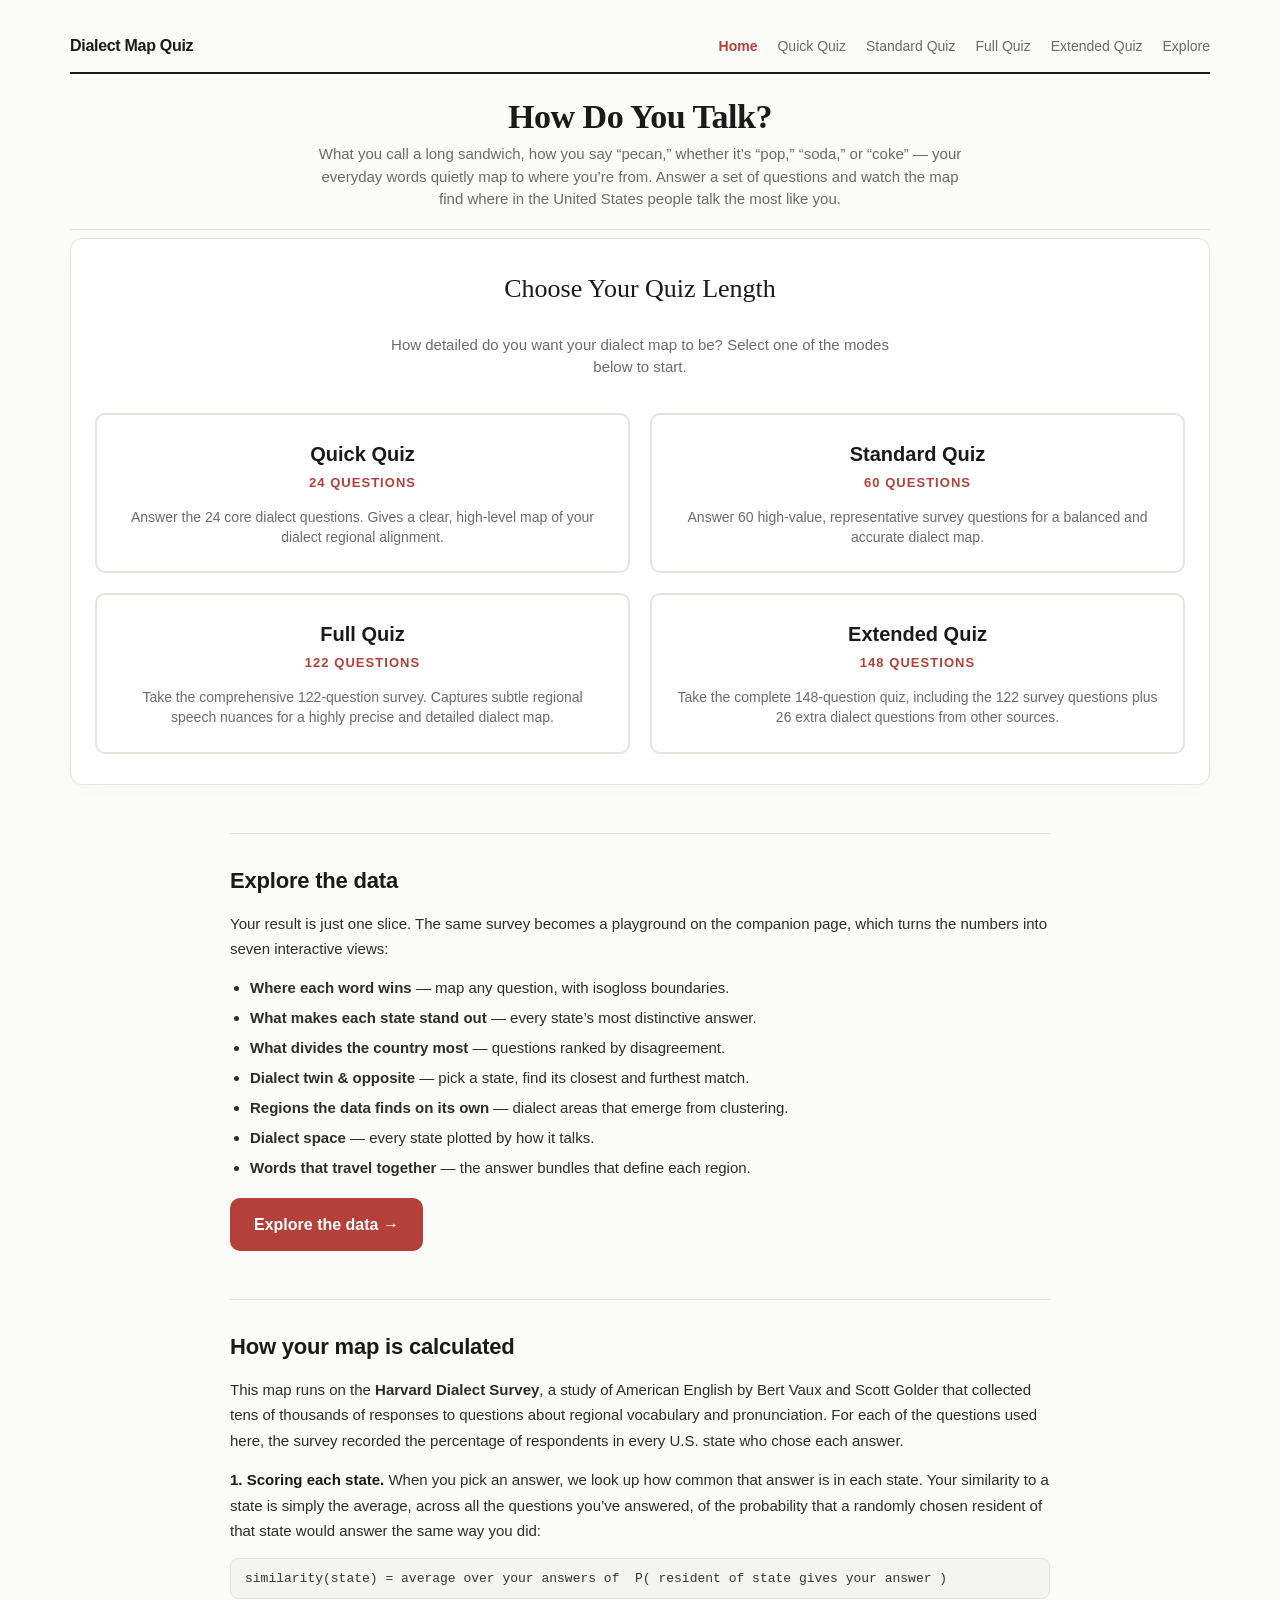
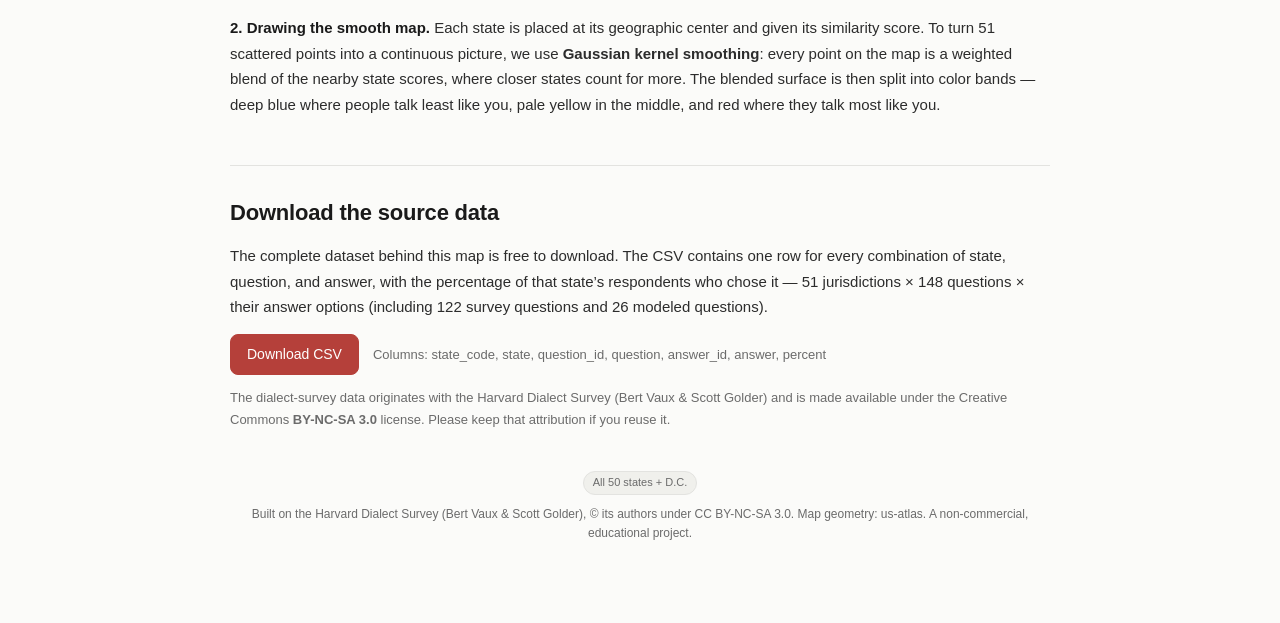
==== index.html @ 1f3b99df "Implement template compilation and generate parameterized quiz pages - Implement generate_quiz_html." ====
<!DOCTYPE html>
<html lang="en">
<head>
<meta charset="utf-8" />
<meta name="viewport" content="width=device-width, initial-scale=1.0" />
<title>How Do You Talk? — A Dialect Map Quiz</title>
<link rel="stylesheet" href="style.css" />
</head>
<body>
<div class="wrap">
  <nav class="nav-header">
    <a href="index.html" class="nav-brand">Dialect Map Quiz</a>
    <div class="nav-links">
      <a href="index.html" class="active">Home</a>
      <a href="quiz-quick.html">Quick Quiz</a>
      <a href="quiz-standard.html">Standard Quiz</a>
      <a href="quiz-full.html">Full Quiz</a>
      <a href="quiz-extended.html">Extended Quiz</a>
      <a href="explore.html">Explore</a>
    </div>
  </nav>

  <header class="masthead">
    <h1>How Do You Talk?</h1>
    <p class="dek">What you call a long sandwich, how you say &ldquo;pecan,&rdquo; whether it&rsquo;s &ldquo;pop,&rdquo; &ldquo;soda,&rdquo; or &ldquo;coke&rdquo; &mdash; your everyday words quietly map to where you&rsquo;re from. Answer a set of questions and watch the map find where in the United States people talk the most like you.</p>
  </header>

  <div class="mode-select">
    <h2>Choose Your Quiz Length</h2>
    <p class="intro">How detailed do you want your dialect map to be? Select one of the modes below to start.</p>
    <div class="mode-options">
      <a href="quiz-quick.html" class="mode-card">
        <div class="mode-title">Quick Quiz</div>
        <div class="mode-count">24 Questions</div>
        <div class="mode-desc">Answer the 24 core dialect questions. Gives a clear, high-level map of your dialect regional alignment.</div>
      </a>
      <a href="quiz-standard.html" class="mode-card">
        <div class="mode-title">Standard Quiz</div>
        <div class="mode-count">60 Questions</div>
        <div class="mode-desc">Answer 60 high-value, representative survey questions for a balanced and accurate dialect map.</div>
      </a>
      <a href="quiz-full.html" class="mode-card">
        <div class="mode-title">Full Quiz</div>
        <div class="mode-count">122 Questions</div>
        <div class="mode-desc">Take the comprehensive 122-question survey. Captures subtle regional speech nuances for a highly precise and detailed dialect map.</div>
      </a>
      <a href="quiz-extended.html" class="mode-card">
        <div class="mode-title">Extended Quiz</div>
        <div class="mode-count">148 Questions</div>
        <div class="mode-desc">Take the complete 148-question quiz, including the 122 survey questions plus 26 extra dialect questions from other sources.</div>
      </a>
    </div>
  </div>

  <section class="longform" id="explore-cta">
    <h2>Explore the data</h2>
    <p>Your result is just one slice. The same survey becomes a playground on the companion page,
      which turns the numbers into seven interactive views:</p>
    <ul class="explore-list">
      <li><strong>Where each word wins</strong> &mdash; map any question, with isogloss boundaries.</li>
      <li><strong>What makes each state stand out</strong> &mdash; every state&rsquo;s most distinctive answer.</li>
      <li><strong>What divides the country most</strong> &mdash; questions ranked by disagreement.</li>
      <li><strong>Dialect twin &amp; opposite</strong> &mdash; pick a state, find its closest and furthest match.</li>
      <li><strong>Regions the data finds on its own</strong> &mdash; dialect areas that emerge from clustering.</li>
      <li><strong>Dialect space</strong> &mdash; every state plotted by how it talks.</li>
      <li><strong>Words that travel together</strong> &mdash; the answer bundles that define each region.</li>
    </ul>
    <p><a class="explore-link" href="explore.html">Explore the data &rarr;</a></p>
  </section>

  <section class="longform" id="methodology">
    <h2>How your map is calculated</h2>
    <p>This map runs on the <strong>Harvard Dialect Survey</strong>, a study of American English by
      Bert Vaux and Scott Golder that collected tens of thousands of responses to questions about
      regional vocabulary and pronunciation. For each of the questions used here, the survey
      recorded the percentage of respondents in every U.S. state who chose each answer.</p>

    <p><span class="lead">1. Scoring each state.</span> When you pick an answer, we look up how common
      that answer is in each state. Your similarity to a state is simply the average, across all the
      questions you&rsquo;ve answered, of the probability that a randomly chosen resident of that state
      would answer the same way you did:</p>
    <span class="formula">similarity(state) = average over your answers of&nbsp; P( resident of state gives your answer )</span>

    <p><span class="lead">2. Drawing the smooth map.</span> Each state is placed at its geographic center
      and given its similarity score. To turn 51 scattered points into a continuous picture, we use
      <strong>Gaussian kernel smoothing</strong>: every point on the map is a weighted blend of the
      nearby state scores, where closer states count for more. The blended surface is then split into
      color bands &mdash; deep blue where people talk least like you, pale yellow in the middle, and
      red where they talk most like you.</p>
  </section>

  <section class="longform" id="download">
    <h2>Download the source data</h2>
    <p>The complete dataset behind this map is free to download. The CSV contains one row for every
      combination of state, question, and answer, with the percentage of that state&rsquo;s respondents
      who chose it &mdash; 51 jurisdictions &times; 148 questions &times; their answer options (including 122 survey questions and 26 modeled questions).</p>
    <div class="dl-row">
      <button class="btn primary" id="csv-btn">Download CSV</button>
      <span class="dl-note">Columns: state_code, state, question_id, question, answer_id, answer, percent</span>
    </div>
    <p class="small">The dialect-survey data originates with the Harvard Dialect Survey (Bert Vaux &amp;
      Scott Golder) and is made available under the Creative Commons
      <strong>BY-NC-SA 3.0</strong> license. Please keep that attribution if you reuse it.</p>
  </section>

  <footer class="foot">
    <span class="badge">All 50 states + D.C.</span><br/>
    Built on the Harvard Dialect Survey (Bert Vaux &amp; Scott Golder), © its authors under
    CC&nbsp;BY-NC-SA&nbsp;3.0. Map geometry: us-atlas. A non-commercial, educational project.
  </footer>
</div>

<script src="dialect-data-survey.js"></script>
<script src="dialect-data-extended.js"></script>
<script>
  // ---------- CSV export of the full source dataset ----------
  function csvCell(v) {
    v = (v === null || v === undefined) ? "" : String(v);
    return /[",\n]/.test(v) ? '"' + v.replace(/"/g, '""') + '"' : v;
  }
  function buildCSV() {
    var rows = [["state_code", "state", "question_id", "question", "answer_id", "answer", "percent"]];
    STATE_KEYS.forEach(function (st) {
      if (!STATE_DATA[st]) return;
      QUESTIONS.forEach(function (q) {
        var d = STATE_DATA[st][q.id]; if (!d) return;
        q.options.forEach(function (o) {
          rows.push([st, STATE_NAMES[st], q.id, q.text, o.id, o.label,
                     (d[o.id] != null ? d[o.id] : 0)]);
        });
      });
    });
    return rows.map(function (r) { return r.map(csvCell).join(","); }).join("\n");
  }
  document.getElementById("csv-btn").addEventListener("click", function () {
    var blob = new Blob([buildCSV()], { type: "text/csv;charset=utf-8;" });
    var url = URL.createObjectURL(blob);
    var a = document.createElement("a");
    a.href = url; a.download = "dialect-survey-data.csv";
    document.body.appendChild(a); a.click(); a.remove();
    URL.revokeObjectURL(url);
  });
</script>
</body>
</html>
---- style.css ----
/* Color Tokens and Base Variables */
:root {
  --ink: #1a1a1a;
  --muted: #6b6b6b;
  --line: #e3e3e0;
  --bg: #fbfbf9;
  --accent: #b5403a;
  --card: #ffffff;
}

* {
  box-sizing: border-box;
}

html, body {
  margin: 0;
  padding: 0;
}

body {
  font-family: Georgia, "Times New Roman", serif;
  color: var(--ink);
  background: var(--bg);
  line-height: 1.5;
  -webkit-font-smoothing: antialiased;
}

.wrap {
  max-width: 1180px;
  margin: 0 auto;
  padding: 20px 20px 80px;
}

a {
  color: var(--accent);
}

/* Nav Header Styling */
.nav-header {
  display: flex;
  justify-content: space-between;
  align-items: center;
  border-bottom: 2px solid var(--ink);
  padding: 14px 0;
  margin-bottom: 24px;
  font-family: -apple-system, BlinkMacSystemFont, "Segoe UI", Roboto, sans-serif;
  font-size: 14px;
}

@media (max-width: 600px) {
  .nav-header {
    flex-wrap: wrap;
    gap: 8px;
  }
}

.nav-brand {
  font-weight: 700;
  color: var(--ink);
  text-decoration: none;
  font-size: 16px;
  letter-spacing: -0.3px;
}

.nav-links {
  display: flex;
  gap: 20px;
}

.nav-links a {
  color: var(--muted);
  text-decoration: none;
  font-weight: 500;
  transition: color 0.15s;
}

.nav-links a:hover {
  color: var(--accent);
}

.nav-links a.active {
  color: var(--accent);
  font-weight: 700;
}

/* Masthead */
header.masthead {
  text-align: center;
  border-bottom: 1px solid var(--line);
  padding-bottom: 18px;
  margin-bottom: 8px;
}

header.masthead h1 {
  font-size: 34px;
  line-height: 1.1;
  margin: 0 0 8px;
  letter-spacing: -0.5px;
}

header.masthead p.dek {
  font-family: -apple-system, BlinkMacSystemFont, "Segoe UI", Roboto, sans-serif;
  color: var(--muted);
  font-size: 15px;
  margin: 0 auto;
  max-width: 660px;
}

/* Interactive Buttons */
button.btn {
  font: inherit;
  font-size: 14px;
  padding: 9px 16px;
  border-radius: 8px;
  border: 1px solid var(--line);
  background: #fff;
  cursor: pointer;
  font-family: -apple-system, BlinkMacSystemFont, "Segoe UI", Roboto, sans-serif;
}

button.btn.primary {
  background: var(--accent);
  color: #fff;
  border-color: var(--accent);
}

button.btn:hover {
  filter: brightness(0.97);
}

/* Footer & Badges */
footer.foot {
  font-family: -apple-system, BlinkMacSystemFont, "Segoe UI", Roboto, sans-serif;
  font-size: 12px;
  color: var(--muted);
  max-width: 820px;
  margin: 40px auto 0;
  text-align: center;
  line-height: 1.6;
}

.badge {
  display: inline-block;
  font-size: 11px;
  background: #f0f0ec;
  border: 1px solid var(--line);
  border-radius: 20px;
  padding: 2px 9px;
  color: var(--muted);
  margin-bottom: 10px;
  font-family: -apple-system, BlinkMacSystemFont, "Segoe UI", Roboto, sans-serif;
}

/* Longform Explanations */
.longform {
  max-width: 820px;
  margin: 48px auto 0;
  font-family: -apple-system, BlinkMacSystemFont, "Segoe UI", Roboto, sans-serif;
}

.longform h2 {
  font-size: 22px;
  margin: 0 0 14px;
  border-top: 1px solid var(--line);
  padding-top: 30px;
  letter-spacing: -0.2px;
}

.longform p {
  font-size: 15px;
  color: #2c2c2c;
  line-height: 1.7;
  margin: 0 0 14px;
}

.longform p.small {
  font-size: 13px;
  color: var(--muted);
}

.longform .lead {
  font-weight: 600;
  color: var(--ink);
}

.longform .formula {
  font-family: ui-monospace, SFMono-Regular, Menlo, monospace;
  background: #f4f4f0;
  border: 1px solid var(--line);
  padding: 10px 14px;
  border-radius: 8px;
  font-size: 13px;
  color: #333;
  display: block;
  margin: 4px 0 16px;
  overflow-x: auto;
}

.dl-row {
  display: flex;
  align-items: center;
  gap: 14px;
  flex-wrap: wrap;
  margin: 6px 0 12px;
}

.dl-note {
  font-size: 13px;
  color: var(--muted);
}

.explore-link {
  display: inline-block;
  background: var(--accent);
  color: #fff;
  text-decoration: none;
  font-weight: 600;
  padding: 13px 24px;
  border-radius: 10px;
  font-size: 16px;
}

.explore-link:hover {
  filter: brightness(0.95);
}

ul.explore-list {
  font-size: 15px;
  color: #2c2c2c;
  line-height: 1.6;
  margin: 2px 0 18px;
  padding-left: 20px;
}

ul.explore-list li {
  margin-bottom: 6px;
}

/* Home Page Mode Selector */
.mode-select {
  display: flex;
  flex-direction: column;
  gap: 20px;
  padding: 30px 24px;
  background: var(--card);
  border: 1px solid var(--line);
  border-radius: 12px;
  font-family: -apple-system, BlinkMacSystemFont, "Segoe UI", Roboto, sans-serif;
  margin-bottom: 24px;
  box-shadow: 0 4px 20px rgba(0, 0, 0, 0.02);
}

.mode-select h2 {
  font-family: Georgia, serif;
  font-size: 26px;
  margin: 0 0 6px;
  font-weight: normal;
  text-align: center;
  color: var(--ink);
}

.mode-select p.intro {
  color: var(--muted);
  font-size: 15px;
  text-align: center;
  margin: 0 auto 16px;
  max-width: 520px;
  line-height: 1.45;
}

.mode-options {
  display: grid;
  grid-template-columns: 1fr 1fr;
  gap: 20px;
}

@media (max-width: 600px) {
  .mode-options {
    grid-template-columns: 1fr;
  }
}

.mode-card {
  border: 2px solid var(--line);
  border-radius: 10px;
  padding: 24px;
  cursor: pointer;
  transition: border-color 0.2s, box-shadow 0.2s, transform 0.15s;
  background: #fff;
  display: flex;
  flex-direction: column;
  align-items: center;
  text-align: center;
  text-decoration: none;
}

.mode-card:hover {
  border-color: var(--accent);
  box-shadow: 0 6px 16px rgba(0, 0, 0, 0.06);
  transform: translateY(-2px);
}

.mode-card .mode-title {
  font-size: 20px;
  font-weight: 700;
  color: var(--ink);
  margin-bottom: 4px;
}

.mode-card .mode-count {
  font-size: 13px;
  font-weight: 700;
  text-transform: uppercase;
  letter-spacing: 0.08em;
  color: var(--accent);
  margin-bottom: 14px;
}

.mode-card .mode-desc {
  font-size: 14px;
  color: var(--muted);
  line-height: 1.45;
}

/* Quiz Specific Layout Styles */
.progress-bar {
  font-family: -apple-system, BlinkMacSystemFont, "Segoe UI", Roboto, sans-serif;
  font-size: 13px;
  color: var(--muted);
  text-align: center;
  margin: 14px 0 22px;
}

.progress-track {
  height: 6px;
  background: var(--line);
  border-radius: 3px;
  max-width: 420px;
  margin: 8px auto 0;
  overflow: hidden;
}

.progress-fill {
  height: 100%;
  width: 0%;
  background: var(--accent);
  transition: width 0.3s ease;
}

.layout {
  display: grid;
  grid-template-columns: 1fr 1fr;
  gap: 36px;
  align-items: start;
}

@media (max-width: 900px) {
  .layout {
    grid-template-columns: 1fr;
  }
}

.question {
  background: var(--card);
  border: 1px solid var(--line);
  border-radius: 10px;
  padding: 18px 20px;
  margin-bottom: 16px;
}

.question .qnum {
  font-family: -apple-system, BlinkMacSystemFont, "Segoe UI", Roboto, sans-serif;
  font-size: 12px;
  letter-spacing: 0.08em;
  text-transform: uppercase;
  color: var(--accent);
  font-weight: 700;
}

.question h3 {
  font-size: 19px;
  margin: 6px 0 14px;
  font-weight: normal;
}

.options {
  display: flex;
  flex-direction: column;
  gap: 8px;
}

.opt {
  font-family: -apple-system, BlinkMacSystemFont, "Segoe UI", Roboto, sans-serif;
  font-size: 15px;
  display: flex;
  align-items: center;
  gap: 10px;
  padding: 9px 12px;
  border: 1px solid var(--line);
  border-radius: 8px;
  cursor: pointer;
  transition: background 0.12s, border-color 0.12s;
}

.opt:hover {
  background: #f5f5f2;
}

.opt input {
  accent-color: var(--accent);
  width: 16px;
  height: 16px;
}

.opt.selected {
  border-color: var(--accent);
  background: #fbf1f0;
}

.results {
  position: relative;
}

@media (min-width: 901px) {
  .results {
    position: sticky;
    top: 18px;
    max-height: calc(100vh - 36px);
    overflow-y: auto;
    padding-right: 4px;
  }
  .results::-webkit-scrollbar {
    width: 6px;
  }
  .results::-webkit-scrollbar-track {
    background: transparent;
  }
  .results::-webkit-scrollbar-thumb {
    background: #d8d8d4;
    border-radius: 3px;
  }
  .results::-webkit-scrollbar-thumb:hover {
    background: var(--muted);
  }
}

.panel {
  background: var(--card);
  border: 1px solid var(--line);
  border-radius: 10px;
  padding: 18px 20px;
  margin-bottom: 16px;
}

.panel h2 {
  font-size: 16px;
  margin: 0 0 4px;
  font-family: -apple-system, BlinkMacSystemFont, "Segoe UI", Roboto, sans-serif;
  letter-spacing: 0.02em;
}

.panel .sub {
  font-family: -apple-system, BlinkMacSystemFont, "Segoe UI", Roboto, sans-serif;
  font-size: 13px;
  color: var(--muted);
  margin: 0 0 12px;
}

svg.usmap {
  width: 100%;
  height: auto;
  display: block;
}

.state-border {
  fill: none;
  stroke: rgba(255, 255, 255, 0.55);
  stroke-width: 0.7;
}

.anchor-dot {
  fill: rgba(0, 0, 0, 0.28);
}

.city-dot.top {
  fill: #1a7f37;
  stroke: #fff;
  stroke-width: 1;
}

.city-dot.bottom {
  fill: #2457b5;
  stroke: #fff;
  stroke-width: 1;
}

.city-label {
  font-family: -apple-system, BlinkMacSystemFont, "Segoe UI", Roboto, sans-serif;
  font-size: 10px;
  fill: #1a1a1a;
  paint-order: stroke;
  stroke: #fff;
  stroke-width: 2.5px;
  stroke-linejoin: round;
}

.legend {
  font-family: -apple-system, BlinkMacSystemFont, "Segoe UI", Roboto, sans-serif;
  display: flex;
  align-items: center;
  gap: 8px;
  font-size: 12px;
  color: var(--muted);
  margin-top: 8px;
}

.legend .grad {
  flex: 1;
  height: 10px;
  border-radius: 5px;
  background: linear-gradient(to right, #2457b5, #f4f4c3, #b5403a);
}

.citygrid {
  display: grid;
  grid-template-columns: 1fr 1fr;
  gap: 14px;
  font-family: -apple-system, BlinkMacSystemFont, "Segoe UI", Roboto, sans-serif;
}

.citygrid h4 {
  font-size: 13px;
  margin: 0 0 6px;
  letter-spacing: 0.04em;
  text-transform: uppercase;
}

.citygrid h4.most {
  color: #1a7f37;
}

.citygrid h4.least {
  color: #2457b5;
}

.citygrid ol {
  margin: 0;
  padding-left: 18px;
  font-size: 14px;
}

.citygrid li {
  margin-bottom: 4px;
}

.citygrid .pct {
  color: var(--muted);
  font-size: 12px;
}

.giveaway {
  font-family: -apple-system, BlinkMacSystemFont, "Segoe UI", Roboto, sans-serif;
  font-size: 14px;
}

.giveaway .row {
  display: flex;
  justify-content: space-between;
  gap: 10px;
  padding: 7px 0;
  border-bottom: 1px dashed var(--line);
}

.giveaway .row:last-child {
  border-bottom: none;
}

.giveaway .ans {
  color: var(--accent);
  font-weight: 600;
  text-align: right;
}

.empty {
  font-family: -apple-system, BlinkMacSystemFont, "Segoe UI", Roboto, sans-serif;
  color: var(--muted);
  font-size: 15px;
  text-align: center;
  padding: 40px 10px;
}

.toolbar {
  display: flex;
  gap: 10px;
  justify-content: center;
  margin: 4px 0 24px;
  font-family: -apple-system, BlinkMacSystemFont, "Segoe UI", Roboto, sans-serif;
}

.headline {
  font-family: -apple-system, BlinkMacSystemFont, "Segoe UI", Roboto, sans-serif;
  font-size: 14px;
  color: #1a1a1a;
  margin: 0 0 10px;
}

.headline b {
  color: var(--accent);
}

.disclaimer-box {
  background-color: #fcfaf2;
  border: 1px solid #e6dfc3;
  border-radius: 8px;
  color: #7d6b35;
  padding: 12px 16px;
  margin-bottom: 20px;
  font-family: -apple-system, BlinkMacSystemFont, "Segoe UI", Roboto, sans-serif;
  font-size: 14px;
  line-height: 1.5;
}
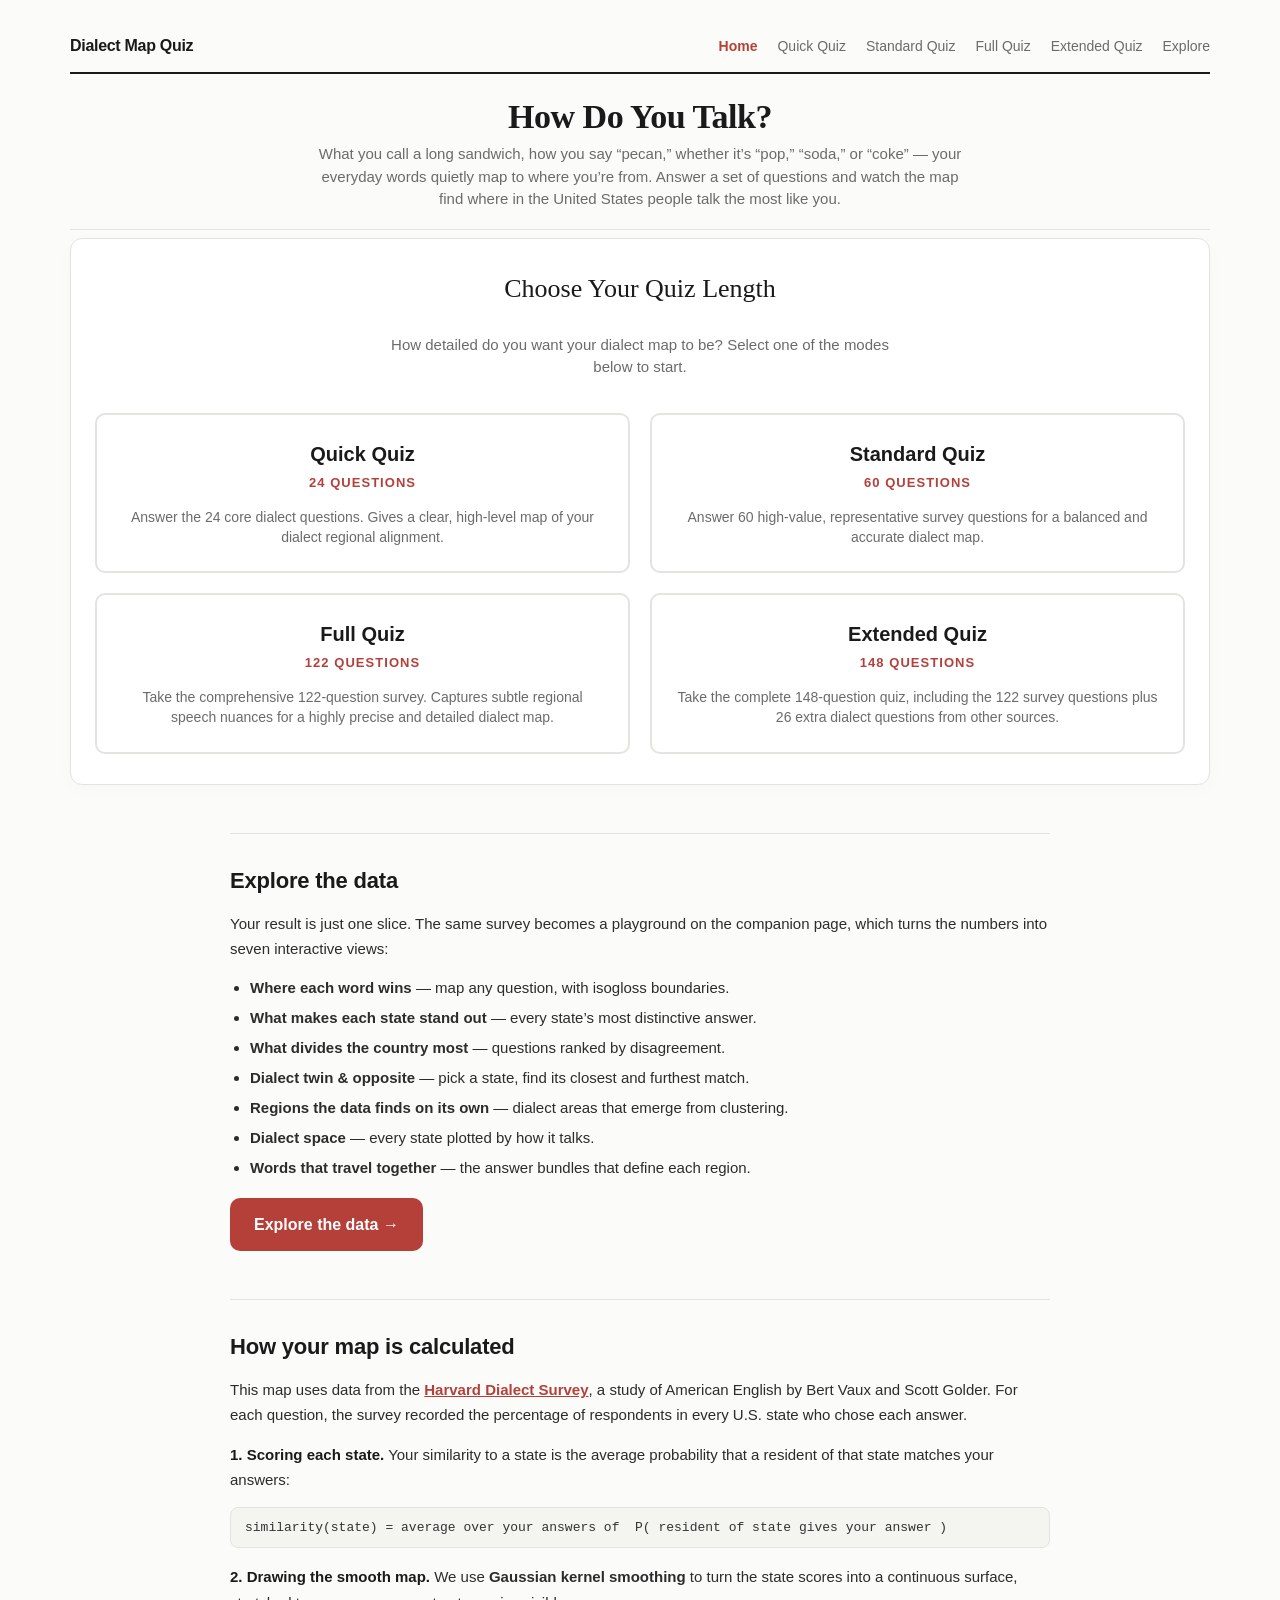
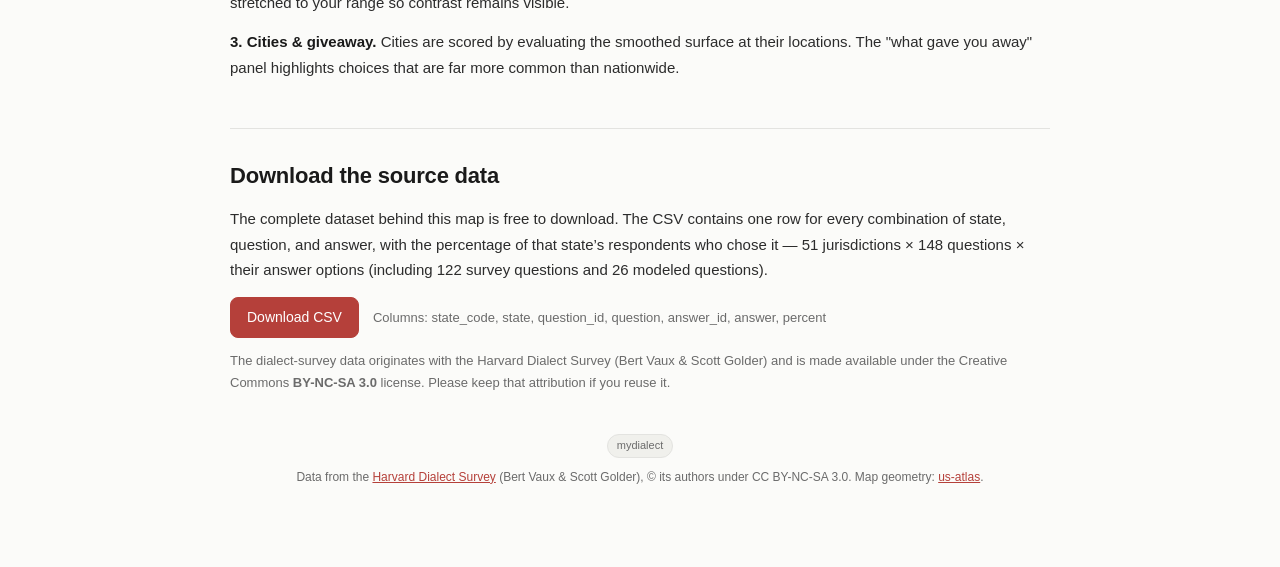
==== commit 69c008f1: "Update the footer/methodology text - Add links to actual sources - Remove the full methodology from " ====
--- a/index.html
+++ b/index.html
@@ -70,23 +70,15 @@
 
   <section class="longform" id="methodology">
     <h2>How your map is calculated</h2>
-    <p>This map runs on the <strong>Harvard Dialect Survey</strong>, a study of American English by
-      Bert Vaux and Scott Golder that collected tens of thousands of responses to questions about
-      regional vocabulary and pronunciation. For each of the questions used here, the survey
-      recorded the percentage of respondents in every U.S. state who chose each answer.</p>
+    <p>This map uses data from the <a href="http://dialect.redlog.net/index.html"><strong>Harvard Dialect Survey</strong></a>, a study of American English by
+      Bert Vaux and Scott Golder. For each question, the survey recorded the percentage of respondents in every U.S. state who chose each answer.</p>
 
-    <p><span class="lead">1. Scoring each state.</span> When you pick an answer, we look up how common
-      that answer is in each state. Your similarity to a state is simply the average, across all the
-      questions you&rsquo;ve answered, of the probability that a randomly chosen resident of that state
-      would answer the same way you did:</p>
+    <p><span class="lead">1. Scoring each state.</span> Your similarity to a state is the average probability that a resident of that state matches your answers:</p>
     <span class="formula">similarity(state) = average over your answers of&nbsp; P( resident of state gives your answer )</span>
 
-    <p><span class="lead">2. Drawing the smooth map.</span> Each state is placed at its geographic center
-      and given its similarity score. To turn 51 scattered points into a continuous picture, we use
-      <strong>Gaussian kernel smoothing</strong>: every point on the map is a weighted blend of the
-      nearby state scores, where closer states count for more. The blended surface is then split into
-      color bands &mdash; deep blue where people talk least like you, pale yellow in the middle, and
-      red where they talk most like you.</p>
+    <p><span class="lead">2. Drawing the smooth map.</span> We use <strong>Gaussian kernel smoothing</strong> to turn the state scores into a continuous surface, stretched to your range so contrast remains visible.</p>
+
+    <p><span class="lead">3. Cities &amp; giveaway.</span> Cities are scored by evaluating the smoothed surface at their locations. The "what gave you away" panel highlights choices that are far more common than nationwide.</p>
   </section>
 
   <section class="longform" id="download">
@@ -104,9 +96,8 @@
   </section>
 
   <footer class="foot">
-    <span class="badge">All 50 states + D.C.</span><br/>
-    Built on the Harvard Dialect Survey (Bert Vaux &amp; Scott Golder), © its authors under
-    CC&nbsp;BY-NC-SA&nbsp;3.0. Map geometry: us-atlas. A non-commercial, educational project.
+    <span class="badge">mydialect</span><br/>
+    Data from the <a href="http://dialect.redlog.net/index.html">Harvard Dialect Survey</a> (Bert Vaux &amp; Scott Golder), © its authors under CC&nbsp;BY-NC-SA&nbsp;3.0. Map geometry: <a href="https://github.com/topojson/us-atlas">us-atlas</a>.
   </footer>
 </div>
 
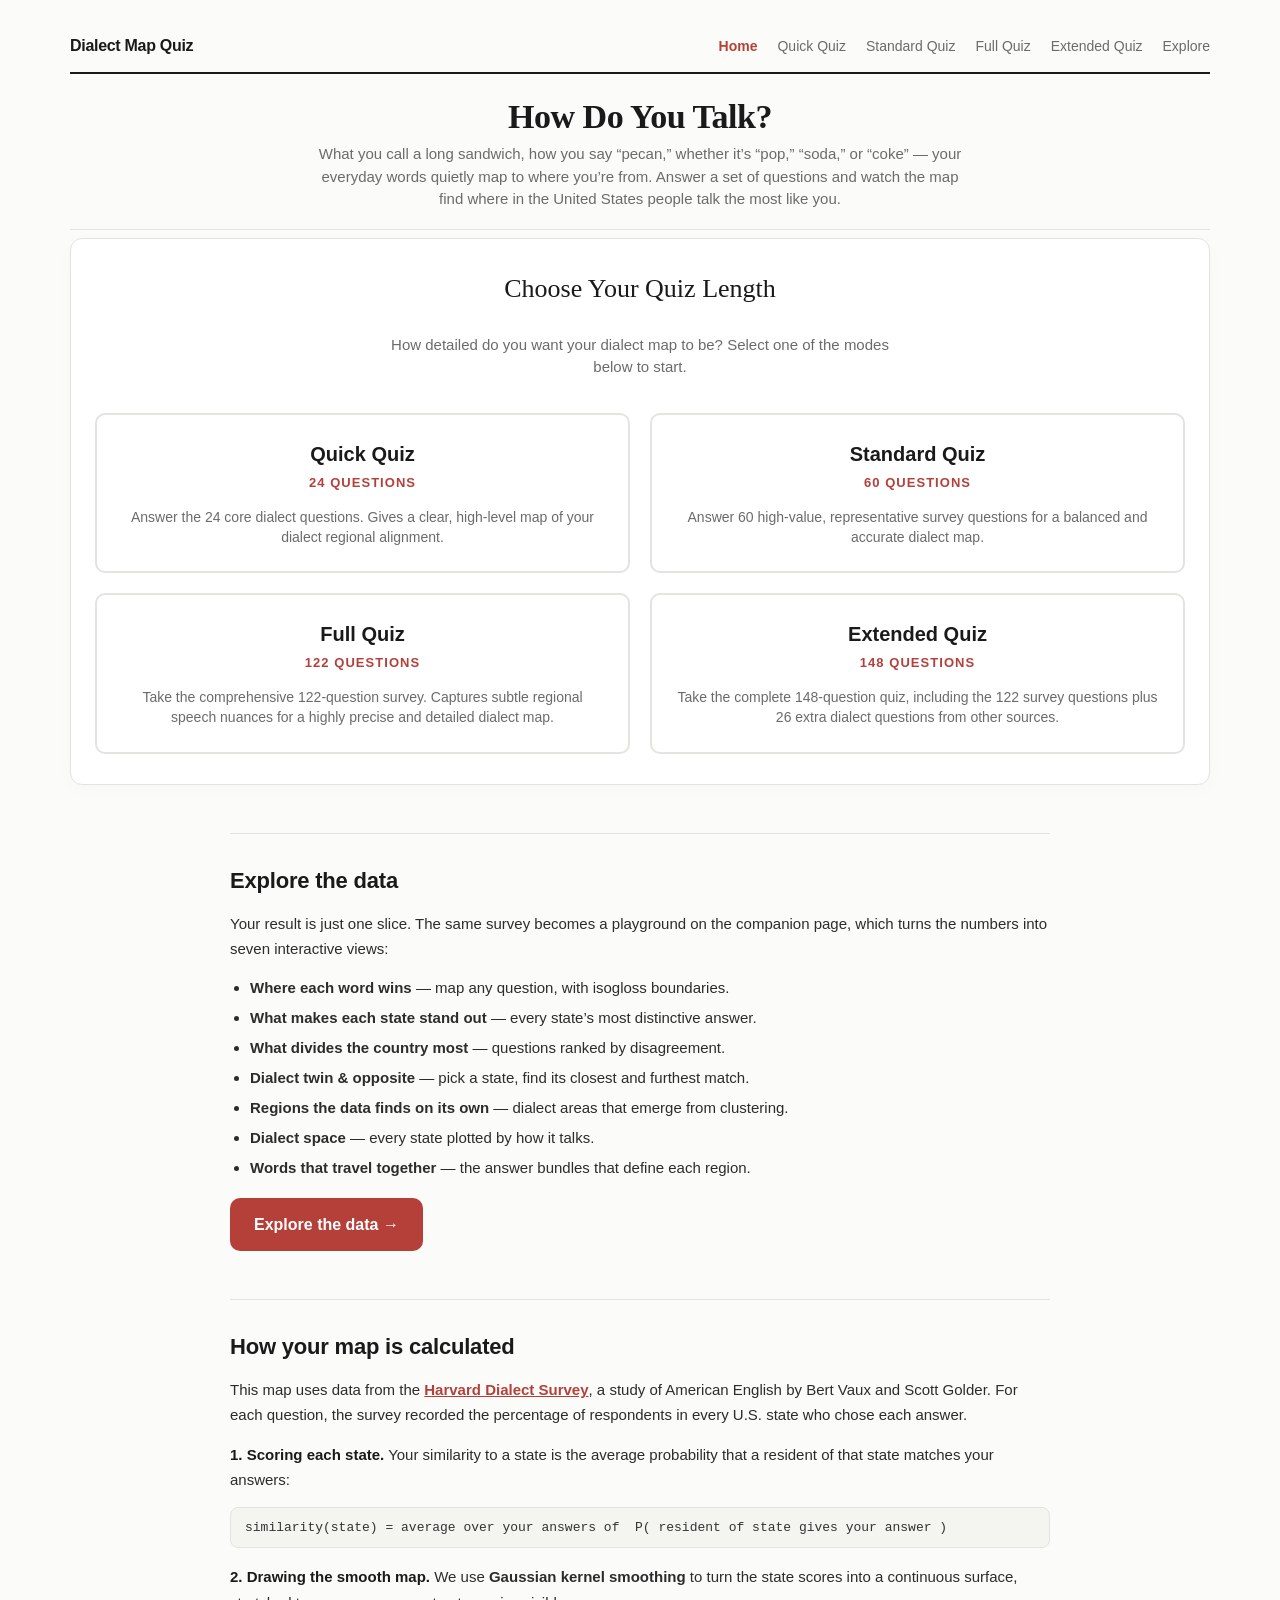
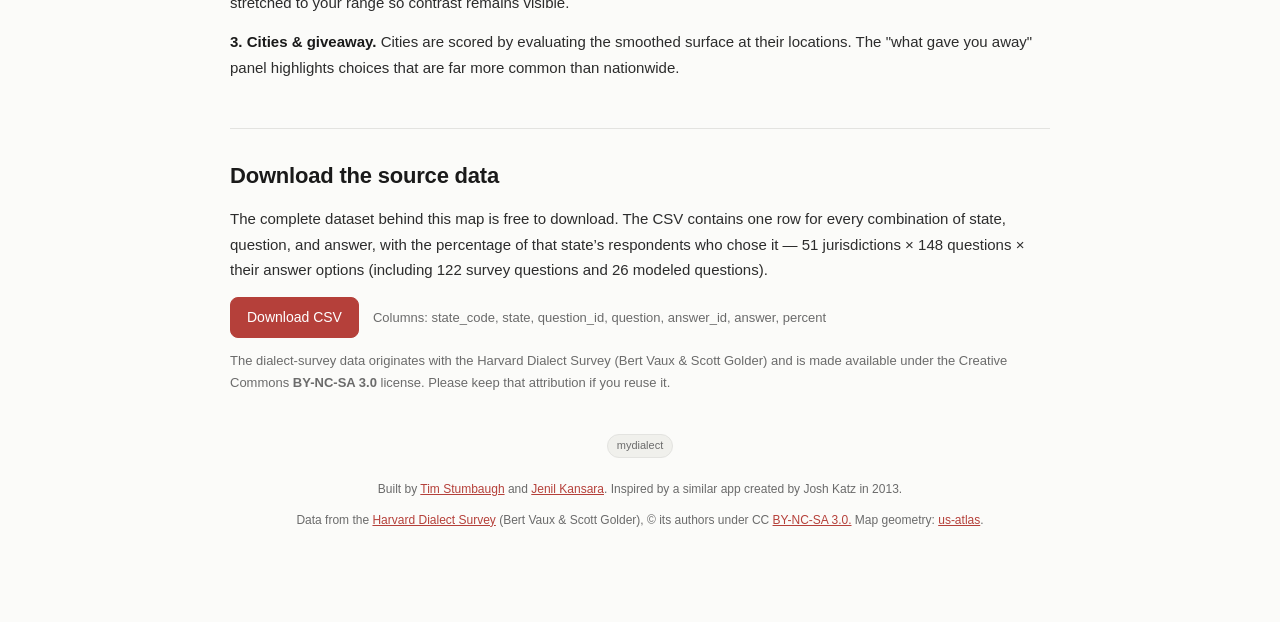
==== commit 4ef7507b: "Add attribution For me and Jenil and also a mention to the old version of this app  Link to the actu" ====
--- a/index.html
+++ b/index.html
@@ -97,7 +97,8 @@
 
   <footer class="foot">
     <span class="badge">mydialect</span><br/>
-    Data from the <a href="http://dialect.redlog.net/index.html">Harvard Dialect Survey</a> (Bert Vaux &amp; Scott Golder), © its authors under CC&nbsp;BY-NC-SA&nbsp;3.0. Map geometry: <a href="https://github.com/topojson/us-atlas">us-atlas</a>.
+    <p>Built by <a href="https://tjstum.com">Tim Stumbaugh</a> and <a href="https://github.com/jenilkansara">Jenil Kansara</a>. Inspired by a similar app created by Josh Katz in 2013.</p>
+    <p>Data from the <a href="http://dialect.redlog.net/index.html">Harvard Dialect Survey</a> (Bert Vaux &amp; Scott Golder), © its authors under CC&nbsp;<a href="https://creativecommons.org/licenses/by-nc-sa/3.0/">BY-NC-SA 3.0.</a> Map geometry: <a href="https://github.com/topojson/us-atlas">us-atlas</a>.</p>
   </footer>
 </div>
 
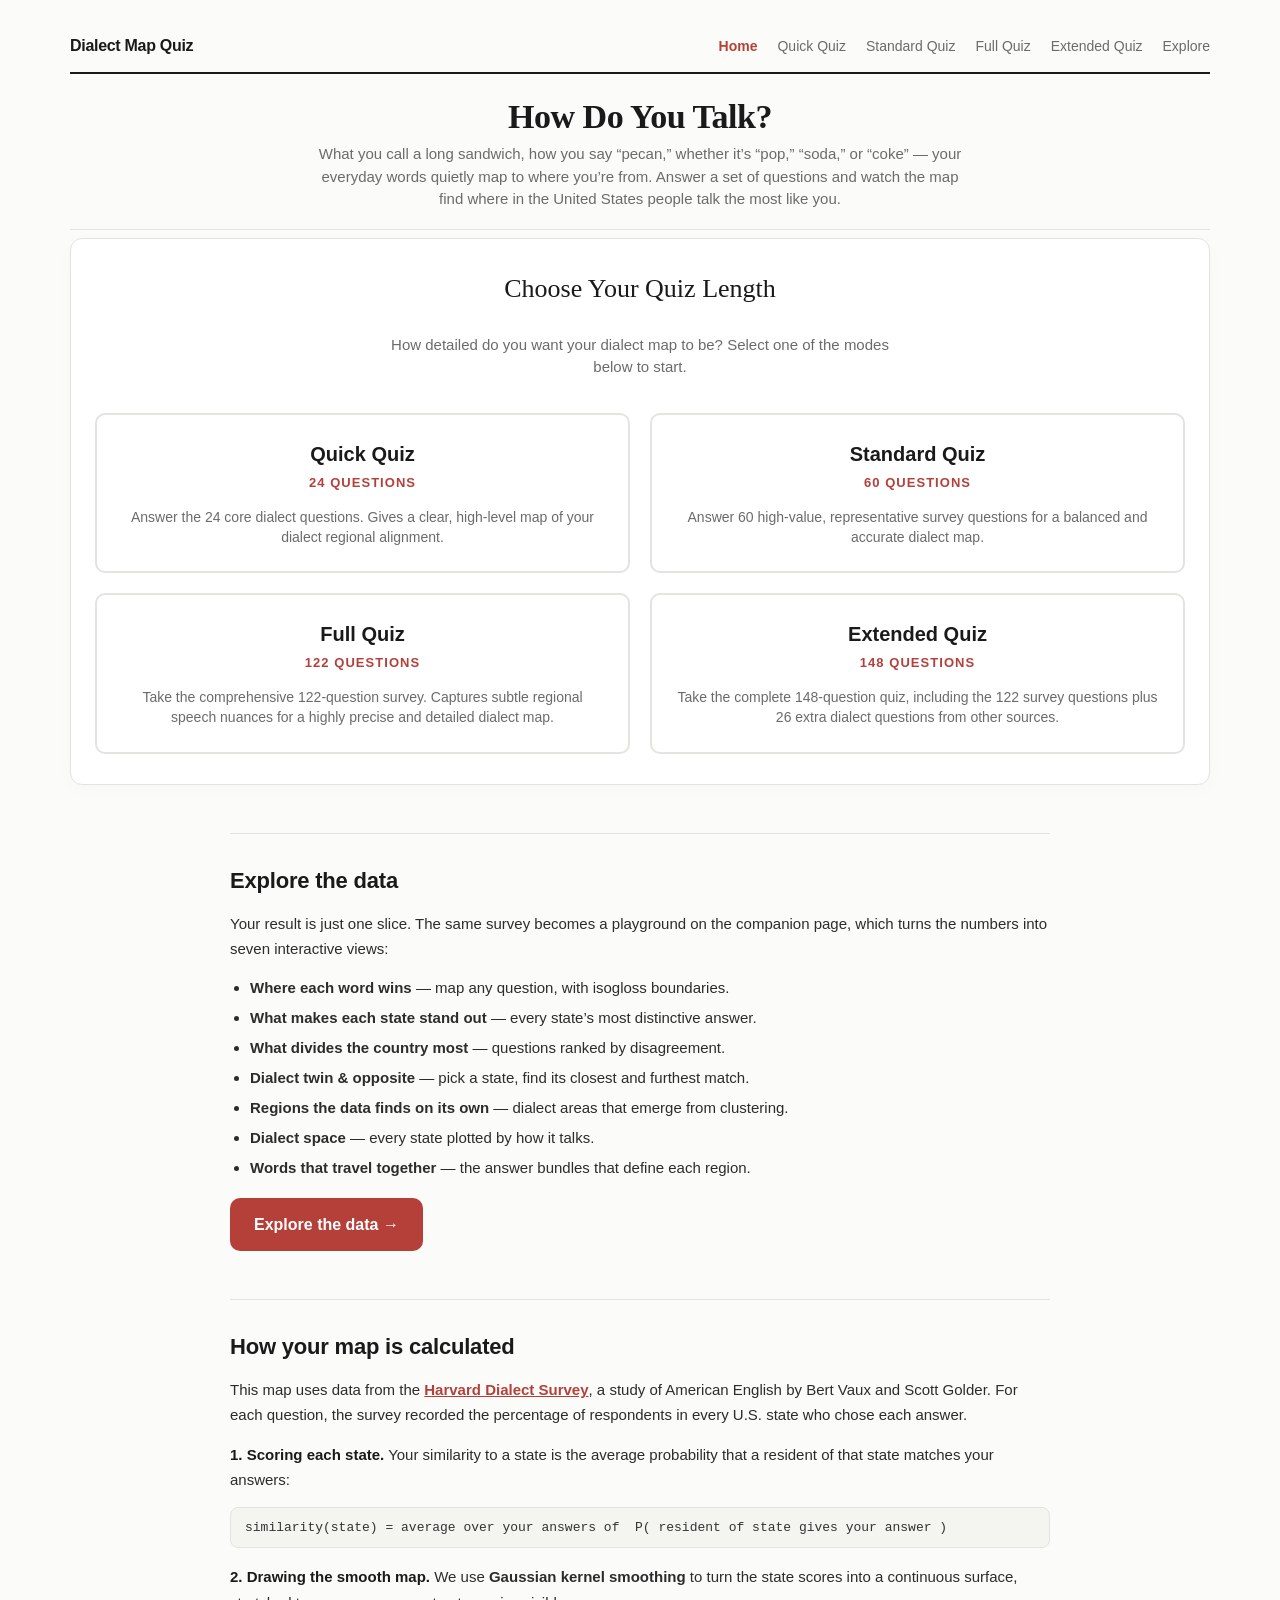
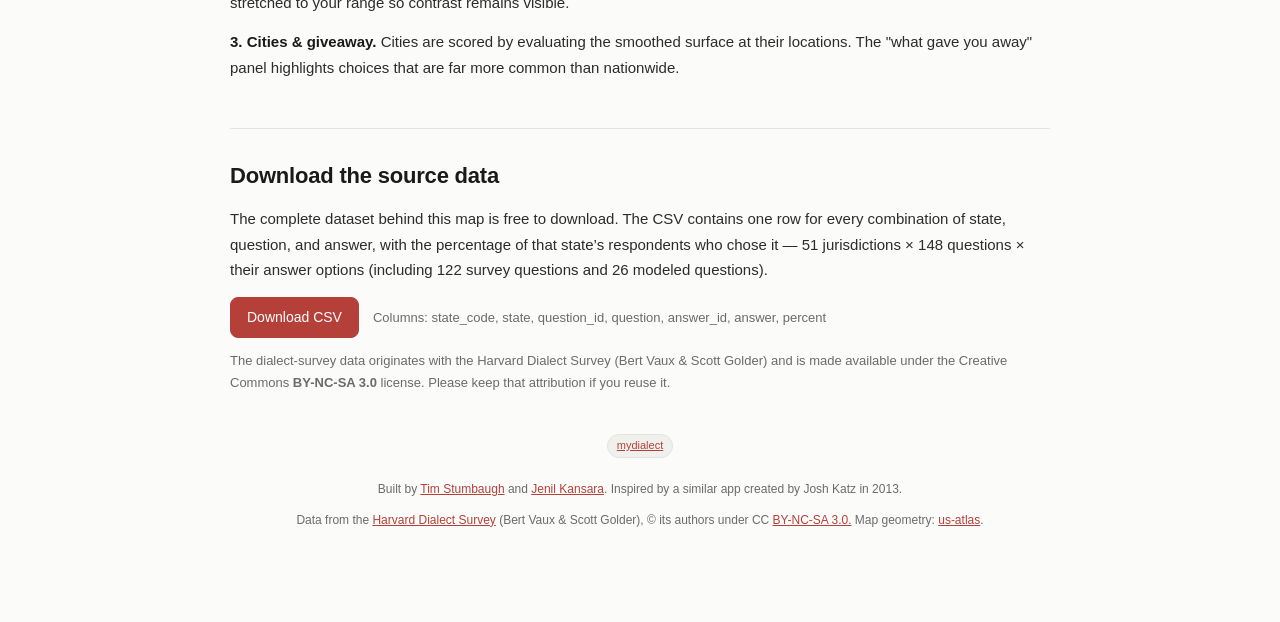
==== commit e3246c73: "Add GitHub link in footer" ====
--- a/index.html
+++ b/index.html
@@ -96,7 +96,7 @@
   </section>
 
   <footer class="foot">
-    <span class="badge">mydialect</span><br/>
+    <span class="badge"><a href="https://github.com/tjstum/dialect">mydialect</a></span><br/>
     <p>Built by <a href="https://tjstum.com">Tim Stumbaugh</a> and <a href="https://github.com/jenilkansara">Jenil Kansara</a>. Inspired by a similar app created by Josh Katz in 2013.</p>
     <p>Data from the <a href="http://dialect.redlog.net/index.html">Harvard Dialect Survey</a> (Bert Vaux &amp; Scott Golder), © its authors under CC&nbsp;<a href="https://creativecommons.org/licenses/by-nc-sa/3.0/">BY-NC-SA 3.0.</a> Map geometry: <a href="https://github.com/topojson/us-atlas">us-atlas</a>.</p>
   </footer>
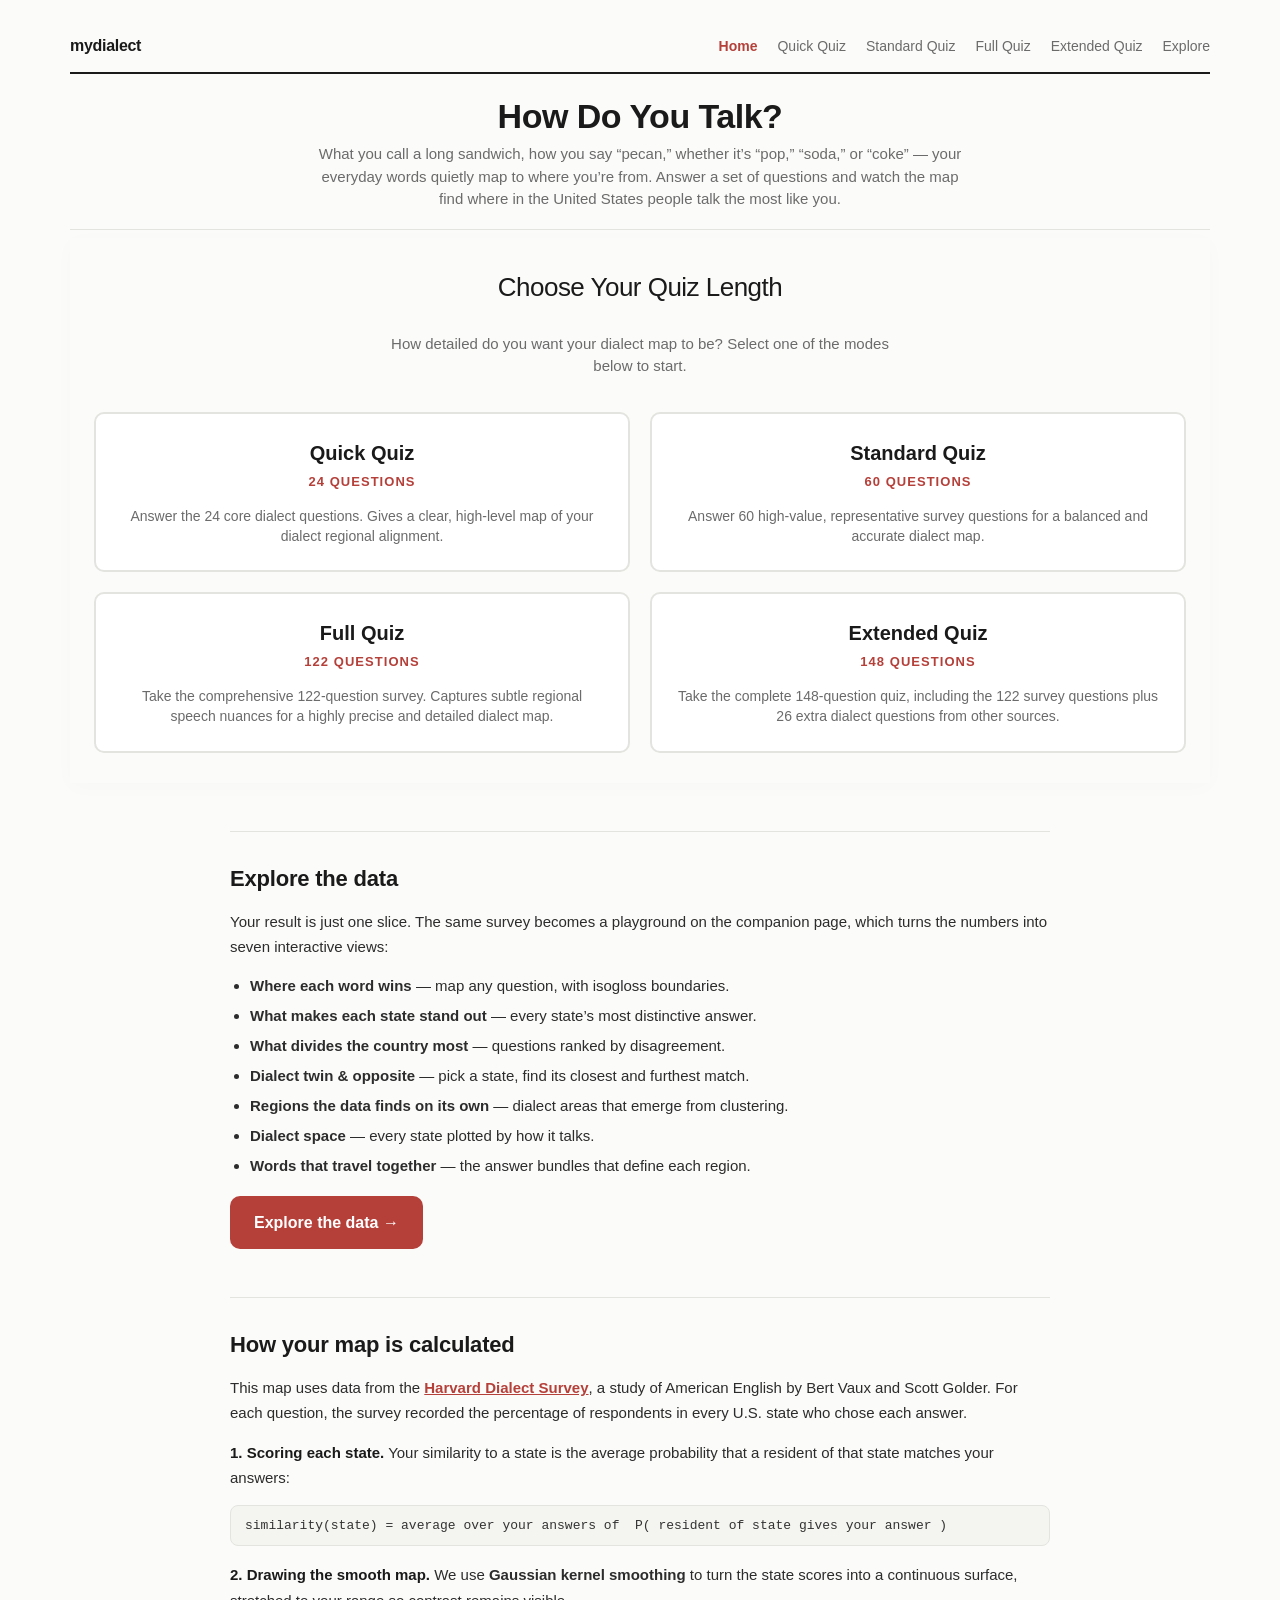
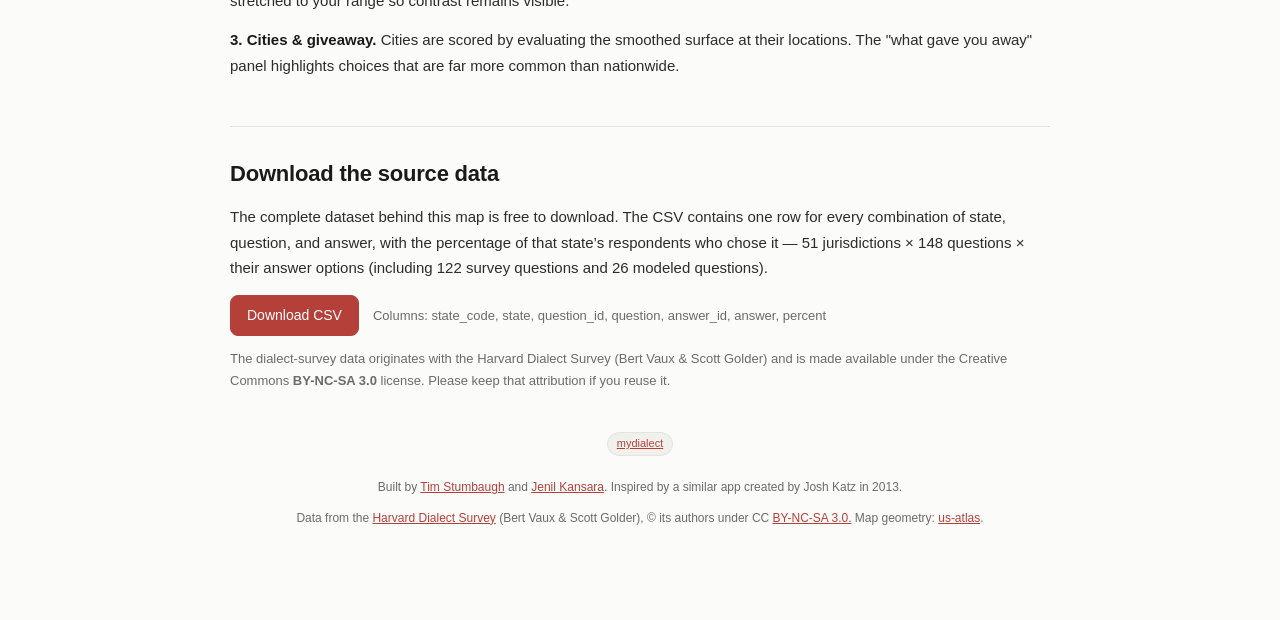
==== commit b2b4c496: "Add some SEO tags Co-authored-by: Antigravity <antigravity@deepmind.google>" ====
--- a/index.html
+++ b/index.html
@@ -3,15 +3,27 @@
 <head>
 <meta charset="utf-8" />
 <meta name="viewport" content="width=device-width, initial-scale=1.0" />
-<title>How Do You Talk? — A Dialect Map Quiz</title>
+<title>How Do You Talk? — American Accent Quiz & US Dialect Map</title>
+<meta name="description" content="Discover where in the United States people talk like you with this interactive American Accent Quiz. Get a personalized dialect map based on the Harvard Dialect Survey." />
+<link rel="canonical" href="https://mydialect.us" />
+<meta property="og:image" content="https://mydialect.us/screenshot.png" />
 <link rel="stylesheet" href="style.css" />
+  <!-- Google tag (gtag.js) -->
+  <script async src="https://www.googletagmanager.com/gtag/js?id=G-BK0QQYRTV2"></script>
+  <script>
+    window.dataLayer = window.dataLayer || [];
+    function gtag(){dataLayer.push(arguments);}
+    gtag('js', new Date());
+
+    gtag('config', 'G-BK0QQYRTV2');
+  </script>
 </head>
 <body>
 <div class="wrap">
   <nav class="nav-header">
-    <a href="index.html" class="nav-brand">Dialect Map Quiz</a>
+    <a href="/" class="nav-brand">mydialect</a>
     <div class="nav-links">
-      <a href="index.html" class="active">Home</a>
+      <a href="/" class="active">Home</a>
       <a href="quiz-quick.html">Quick Quiz</a>
       <a href="quiz-standard.html">Standard Quiz</a>
       <a href="quiz-full.html">Full Quiz</a>
@@ -125,6 +137,9 @@
     return rows.map(function (r) { return r.map(csvCell).join(","); }).join("\n");
   }
   document.getElementById("csv-btn").addEventListener("click", function () {
+    if (window.gtag) {
+      window.gtag('event', 'download_csv');
+    }
     var blob = new Blob([buildCSV()], { type: "text/csv;charset=utf-8;" });
     var url = URL.createObjectURL(blob);
     var a = document.createElement("a");
--- a/style.css
+++ b/style.css
@@ -1,621 +1,672 @@
 /* Color Tokens and Base Variables */
 :root {
-  --ink: #1a1a1a;
-  --muted: #6b6b6b;
-  --line: #e3e3e0;
-  --bg: #fbfbf9;
-  --accent: #b5403a;
-  --card: #ffffff;
+    --ink: #1a1a1a;
+    --muted: #6b6b6b;
+    --line: #e3e3e0;
+    --bg: #fbfbf9;
+    --accent: #b5403a;
+    --card: #ffffff;
+    --font-sans: -apple-system, BlinkMacSystemFont, "Segoe UI", Roboto, sans-serif;
+    --font-header: "Inter", "Outfit", "SF Pro Display", -apple-system, sans-serif;
+    --border-radius: 10px;
+    --padding-std: 18px 20px;
 }
 
 * {
-  box-sizing: border-box;
+    box-sizing: border-box;
 }
 
 html, body {
-  margin: 0;
-  padding: 0;
+    margin: 0;
+    padding: 0;
 }
 
 body {
-  font-family: Georgia, "Times New Roman", serif;
-  color: var(--ink);
-  background: var(--bg);
-  line-height: 1.5;
-  -webkit-font-smoothing: antialiased;
+    font-family: var(--font-sans);
+    color: var(--ink);
+    background: var(--bg);
+    line-height: 1.5;
+    -webkit-font-smoothing: antialiased;
+}
+
+h1, h2, h3, h4, .nav-brand {
+    font-family: var(--font-header);
+    font-weight: 700;
+    letter-spacing: -0.02em;
 }
 
 .wrap {
-  max-width: 1180px;
-  margin: 0 auto;
-  padding: 20px 20px 80px;
+    max-width: 1180px;
+    margin: 0 auto;
+    padding: 20px 20px 80px;
 }
 
 a {
-  color: var(--accent);
+    color: var(--accent);
+}
+
+/* Common Panel/Card layout styles */
+.panel-card,
+.question,
+.panel {
+    background: var(--card);
+    border: 1px solid var(--line);
+    border-radius: var(--border-radius);
+    padding: var(--padding-std);
+    margin-bottom: 16px;
 }
 
 /* Nav Header Styling */
 .nav-header {
-  display: flex;
-  justify-content: space-between;
-  align-items: center;
-  border-bottom: 2px solid var(--ink);
-  padding: 14px 0;
-  margin-bottom: 24px;
-  font-family: -apple-system, BlinkMacSystemFont, "Segoe UI", Roboto, sans-serif;
-  font-size: 14px;
+    display: flex;
+    justify-content: space-between;
+    align-items: center;
+    border-bottom: 2px solid var(--ink);
+    padding: 14px 0;
+    margin-bottom: 24px;
+    font-size: 14px;
 }
 
 @media (max-width: 600px) {
-  .nav-header {
-    flex-wrap: wrap;
-    gap: 8px;
-  }
+    .nav-header {
+        flex-wrap: wrap;
+        gap: 8px;
+    }
 }
 
 .nav-brand {
-  font-weight: 700;
-  color: var(--ink);
-  text-decoration: none;
-  font-size: 16px;
-  letter-spacing: -0.3px;
+    font-weight: 700;
+    color: var(--ink);
+    text-decoration: none;
+    font-size: 16px;
+    letter-spacing: -0.3px;
 }
 
 .nav-links {
-  display: flex;
-  gap: 20px;
+    display: flex;
+    gap: 20px;
 }
 
 .nav-links a {
-  color: var(--muted);
-  text-decoration: none;
-  font-weight: 500;
-  transition: color 0.15s;
+    color: var(--muted);
+    text-decoration: none;
+    font-weight: 500;
+    transition: color 0.15s;
 }
 
 .nav-links a:hover {
-  color: var(--accent);
+    color: var(--accent);
 }
 
 .nav-links a.active {
-  color: var(--accent);
-  font-weight: 700;
+    color: var(--accent);
+    font-weight: 700;
 }
 
 /* Masthead */
 header.masthead {
-  text-align: center;
-  border-bottom: 1px solid var(--line);
-  padding-bottom: 18px;
-  margin-bottom: 8px;
+    text-align: center;
+    border-bottom: 1px solid var(--line);
+    padding-bottom: 18px;
+    margin-bottom: 8px;
 }
 
 header.masthead h1 {
-  font-size: 34px;
-  line-height: 1.1;
-  margin: 0 0 8px;
-  letter-spacing: -0.5px;
+    font-size: 34px;
+    line-height: 1.1;
+    margin: 0 0 8px;
+    letter-spacing: -0.5px;
 }
 
 header.masthead p.dek {
-  font-family: -apple-system, BlinkMacSystemFont, "Segoe UI", Roboto, sans-serif;
-  color: var(--muted);
-  font-size: 15px;
-  margin: 0 auto;
-  max-width: 660px;
+    font-size: 15px;
+    margin: 0 auto;
+    max-width: 660px;
+    color: var(--muted);
 }
 
 /* Interactive Buttons */
 button.btn {
-  font: inherit;
-  font-size: 14px;
-  padding: 9px 16px;
-  border-radius: 8px;
-  border: 1px solid var(--line);
-  background: #fff;
-  cursor: pointer;
-  font-family: -apple-system, BlinkMacSystemFont, "Segoe UI", Roboto, sans-serif;
+    font: inherit;
+    font-size: 14px;
+    padding: 9px 16px;
+    border-radius: 8px;
+    border: 1px solid var(--line);
+    background: #fff;
+    cursor: pointer;
 }
 
 button.btn.primary {
-  background: var(--accent);
-  color: #fff;
-  border-color: var(--accent);
+    background: var(--accent);
+    color: #fff;
+    border-color: var(--accent);
+}
+
+button.btn.success {
+    background: #1a7f37;
+    color: #fff;
+    border-color: #1a7f37;
+    transition: background-color 0.2s, border-color 0.2s;
 }
 
 button.btn:hover {
-  filter: brightness(0.97);
+    filter: brightness(0.97);
 }
 
 /* Footer & Badges */
 footer.foot {
-  font-family: -apple-system, BlinkMacSystemFont, "Segoe UI", Roboto, sans-serif;
-  font-size: 12px;
-  color: var(--muted);
-  max-width: 820px;
-  margin: 40px auto 0;
-  text-align: center;
-  line-height: 1.6;
+    font-size: 12px;
+    max-width: 820px;
+    margin: 40px auto 0;
+    text-align: center;
+    line-height: 1.6;
+    color: var(--muted);
 }
 
 .badge {
-  display: inline-block;
-  font-size: 11px;
-  background: #f0f0ec;
-  border: 1px solid var(--line);
-  border-radius: 20px;
-  padding: 2px 9px;
-  color: var(--muted);
-  margin-bottom: 10px;
-  font-family: -apple-system, BlinkMacSystemFont, "Segoe UI", Roboto, sans-serif;
+    display: inline-block;
+    font-size: 11px;
+    background: #f0f0ec;
+    border: 1px solid var(--line);
+    border-radius: 20px;
+    padding: 2px 9px;
+    color: var(--muted);
+    margin-bottom: 10px;
 }
 
 /* Longform Explanations */
 .longform {
-  max-width: 820px;
-  margin: 48px auto 0;
-  font-family: -apple-system, BlinkMacSystemFont, "Segoe UI", Roboto, sans-serif;
+    max-width: 820px;
+    margin: 48px auto 0;
 }
 
 .longform h2 {
-  font-size: 22px;
-  margin: 0 0 14px;
-  border-top: 1px solid var(--line);
-  padding-top: 30px;
-  letter-spacing: -0.2px;
+    font-size: 22px;
+    margin: 0 0 14px;
+    border-top: 1px solid var(--line);
+    padding-top: 30px;
+    letter-spacing: -0.2px;
 }
 
 .longform p {
-  font-size: 15px;
-  color: #2c2c2c;
-  line-height: 1.7;
-  margin: 0 0 14px;
+    font-size: 15px;
+    color: #2c2c2c;
+    line-height: 1.7;
+    margin: 0 0 14px;
 }
 
 .longform p.small {
-  font-size: 13px;
-  color: var(--muted);
+    font-size: 13px;
+    color: var(--muted);
 }
 
 .longform .lead {
-  font-weight: 600;
-  color: var(--ink);
+    font-weight: 600;
+    color: var(--ink);
 }
 
 .longform .formula {
-  font-family: ui-monospace, SFMono-Regular, Menlo, monospace;
-  background: #f4f4f0;
-  border: 1px solid var(--line);
-  padding: 10px 14px;
-  border-radius: 8px;
-  font-size: 13px;
-  color: #333;
-  display: block;
-  margin: 4px 0 16px;
-  overflow-x: auto;
+    font-family: ui-monospace, SFMono-Regular, Menlo, monospace;
+    background: #f4f4f0;
+    border: 1px solid var(--line);
+    padding: 10px 14px;
+    border-radius: 8px;
+    font-size: 13px;
+    color: #333;
+    display: block;
+    margin: 4px 0 16px;
+    overflow-x: auto;
 }
 
 .dl-row {
-  display: flex;
-  align-items: center;
-  gap: 14px;
-  flex-wrap: wrap;
-  margin: 6px 0 12px;
+    display: flex;
+    align-items: center;
+    gap: 14px;
+    flex-wrap: wrap;
+    margin: 6px 0 12px;
 }
 
 .dl-note {
-  font-size: 13px;
-  color: var(--muted);
+    font-size: 13px;
+    color: var(--muted);
 }
 
 .explore-link {
-  display: inline-block;
-  background: var(--accent);
-  color: #fff;
-  text-decoration: none;
-  font-weight: 600;
-  padding: 13px 24px;
-  border-radius: 10px;
-  font-size: 16px;
+    display: inline-block;
+    background: var(--accent);
+    color: #fff;
+    text-decoration: none;
+    font-weight: 600;
+    padding: 13px 24px;
+    border-radius: var(--border-radius);
+    font-size: 16px;
 }
 
 .explore-link:hover {
-  filter: brightness(0.95);
+    filter: brightness(0.95);
 }
 
 ul.explore-list {
-  font-size: 15px;
-  color: #2c2c2c;
-  line-height: 1.6;
-  margin: 2px 0 18px;
-  padding-left: 20px;
+    font-size: 15px;
+    color: #2c2c2c;
+    line-height: 1.6;
+    margin: 2px 0 18px;
+    padding-left: 20px;
 }
 
 ul.explore-list li {
-  margin-bottom: 6px;
+    margin-bottom: 6px;
 }
 
 /* Home Page Mode Selector */
 .mode-select {
-  display: flex;
-  flex-direction: column;
-  gap: 20px;
-  padding: 30px 24px;
-  background: var(--card);
-  border: 1px solid var(--line);
-  border-radius: 12px;
-  font-family: -apple-system, BlinkMacSystemFont, "Segoe UI", Roboto, sans-serif;
-  margin-bottom: 24px;
-  box-shadow: 0 4px 20px rgba(0, 0, 0, 0.02);
+    display: flex;
+    flex-direction: column;
+    gap: 20px;
+    padding: 30px 24px;
+    margin-bottom: 24px;
+    box-shadow: 0 4px 20px rgba(0, 0, 0, 0.02);
 }
 
 .mode-select h2 {
-  font-family: Georgia, serif;
-  font-size: 26px;
-  margin: 0 0 6px;
-  font-weight: normal;
-  text-align: center;
-  color: var(--ink);
+    font-size: 26px;
+    margin: 0 0 6px;
+    font-weight: normal;
+    text-align: center;
+    color: var(--ink);
 }
 
 .mode-select p.intro {
-  color: var(--muted);
-  font-size: 15px;
-  text-align: center;
-  margin: 0 auto 16px;
-  max-width: 520px;
-  line-height: 1.45;
+    color: var(--muted);
+    font-size: 15px;
+    text-align: center;
+    margin: 0 auto 16px;
+    max-width: 520px;
+    line-height: 1.45;
 }
 
 .mode-options {
-  display: grid;
-  grid-template-columns: 1fr 1fr;
-  gap: 20px;
+    display: grid;
+    grid-template-columns: 1fr 1fr;
+    gap: 20px;
 }
 
 @media (max-width: 600px) {
-  .mode-options {
-    grid-template-columns: 1fr;
-  }
+    .mode-options {
+        grid-template-columns: 1fr;
+    }
 }
 
 .mode-card {
-  border: 2px solid var(--line);
-  border-radius: 10px;
-  padding: 24px;
-  cursor: pointer;
-  transition: border-color 0.2s, box-shadow 0.2s, transform 0.15s;
-  background: #fff;
-  display: flex;
-  flex-direction: column;
-  align-items: center;
-  text-align: center;
-  text-decoration: none;
+    border: 2px solid var(--line);
+    border-radius: var(--border-radius);
+    padding: 24px;
+    cursor: pointer;
+    transition: border-color 0.2s, box-shadow 0.2s, transform 0.15s;
+    background: #fff;
+    display: flex;
+    flex-direction: column;
+    align-items: center;
+    text-align: center;
+    text-decoration: none;
 }
 
 .mode-card:hover {
-  border-color: var(--accent);
-  box-shadow: 0 6px 16px rgba(0, 0, 0, 0.06);
-  transform: translateY(-2px);
+    border-color: var(--accent);
+    box-shadow: 0 6px 16px rgba(0, 0, 0, 0.06);
+    transform: translateY(-2px);
 }
 
 .mode-card .mode-title {
-  font-size: 20px;
-  font-weight: 700;
-  color: var(--ink);
-  margin-bottom: 4px;
+    font-size: 20px;
+    font-weight: 700;
+    color: var(--ink);
+    margin-bottom: 4px;
 }
 
 .mode-card .mode-count {
-  font-size: 13px;
-  font-weight: 700;
-  text-transform: uppercase;
-  letter-spacing: 0.08em;
-  color: var(--accent);
-  margin-bottom: 14px;
+    font-size: 13px;
+    font-weight: 700;
+    text-transform: uppercase;
+    letter-spacing: 0.08em;
+    color: var(--accent);
+    margin-bottom: 14px;
 }
 
 .mode-card .mode-desc {
-  font-size: 14px;
-  color: var(--muted);
-  line-height: 1.45;
+    font-size: 14px;
+    color: var(--muted);
+    line-height: 1.45;
 }
 
 /* Quiz Specific Layout Styles */
 .progress-bar {
-  font-family: -apple-system, BlinkMacSystemFont, "Segoe UI", Roboto, sans-serif;
-  font-size: 13px;
-  color: var(--muted);
-  text-align: center;
-  margin: 14px 0 22px;
+    font-size: 13px;
+    color: var(--muted);
+    text-align: center;
+    margin: 14px 0 22px;
 }
 
 .progress-track {
-  height: 6px;
-  background: var(--line);
-  border-radius: 3px;
-  max-width: 420px;
-  margin: 8px auto 0;
-  overflow: hidden;
+    height: 6px;
+    background: var(--line);
+    border-radius: 3px;
+    max-width: 420px;
+    margin: 8px auto 0;
+    overflow: hidden;
 }
 
 .progress-fill {
-  height: 100%;
-  width: 0%;
-  background: var(--accent);
-  transition: width 0.3s ease;
+    height: 100%;
+    width: 0%;
+    background: var(--accent);
+    transition: width 0.3s ease;
 }
 
 .layout {
-  display: grid;
-  grid-template-columns: 1fr 1fr;
-  gap: 36px;
-  align-items: start;
+    display: grid;
+    grid-template-columns: 1fr 1fr;
+    gap: 36px;
+    align-items: start;
 }
 
 @media (max-width: 900px) {
-  .layout {
-    grid-template-columns: 1fr;
-  }
-}
-
-.question {
-  background: var(--card);
-  border: 1px solid var(--line);
-  border-radius: 10px;
-  padding: 18px 20px;
-  margin-bottom: 16px;
+    .layout {
+        grid-template-columns: 1fr;
+    }
+}
+
+/* .question and .panel styles are inherited from .panel-card */
+
+.question .qnum-row {
+    display: flex;
+    justify-content: space-between;
+    align-items: center;
+    margin-bottom: 6px;
 }
 
 .question .qnum {
-  font-family: -apple-system, BlinkMacSystemFont, "Segoe UI", Roboto, sans-serif;
-  font-size: 12px;
-  letter-spacing: 0.08em;
-  text-transform: uppercase;
-  color: var(--accent);
-  font-weight: 700;
+    font-size: 12px;
+    letter-spacing: 0.08em;
+    text-transform: uppercase;
+    color: var(--accent);
+    font-weight: 700;
+}
+
+.question .explore-q-link {
+    font-size: 20px;
+    color: var(--muted);
+    text-decoration: none;
+    font-weight: 600;
+    transition: color 0.15s;
+}
+
+.question .explore-q-link:hover {
+    color: var(--accent);
 }
 
 .question h3 {
-  font-size: 19px;
-  margin: 6px 0 14px;
-  font-weight: normal;
+    font-size: 19px;
+    margin: 6px 0 14px;
+    font-weight: normal;
 }
 
 .options {
-  display: flex;
-  flex-direction: column;
-  gap: 8px;
+    display: flex;
+    flex-direction: column;
+    gap: 8px;
 }
 
 .opt {
-  font-family: -apple-system, BlinkMacSystemFont, "Segoe UI", Roboto, sans-serif;
-  font-size: 15px;
-  display: flex;
-  align-items: center;
-  gap: 10px;
-  padding: 9px 12px;
-  border: 1px solid var(--line);
-  border-radius: 8px;
-  cursor: pointer;
-  transition: background 0.12s, border-color 0.12s;
+    font-size: 15px;
+    display: flex;
+    align-items: center;
+    gap: 10px;
+    padding: 9px 12px;
+    border: 1px solid var(--line);
+    border-radius: 8px;
+    cursor: pointer;
+    transition: background 0.12s, border-color 0.12s;
 }
 
 .opt:hover {
-  background: #f5f5f2;
+    background: #f5f5f2;
 }
 
 .opt input {
-  accent-color: var(--accent);
-  width: 16px;
-  height: 16px;
+    accent-color: var(--accent);
+    width: 16px;
+    height: 16px;
 }
 
 .opt.selected {
-  border-color: var(--accent);
-  background: #fbf1f0;
+    border-color: var(--accent);
+    background: #fbf1f0;
 }
 
 .results {
-  position: relative;
+    position: relative;
 }
 
 @media (min-width: 901px) {
-  .results {
-    position: sticky;
-    top: 18px;
-    max-height: calc(100vh - 36px);
-    overflow-y: auto;
-    padding-right: 4px;
-  }
-  .results::-webkit-scrollbar {
-    width: 6px;
-  }
-  .results::-webkit-scrollbar-track {
-    background: transparent;
-  }
-  .results::-webkit-scrollbar-thumb {
-    background: #d8d8d4;
-    border-radius: 3px;
-  }
-  .results::-webkit-scrollbar-thumb:hover {
-    background: var(--muted);
-  }
-}
-
-.panel {
-  background: var(--card);
-  border: 1px solid var(--line);
-  border-radius: 10px;
-  padding: 18px 20px;
-  margin-bottom: 16px;
+    .results {
+        position: sticky;
+        top: 18px;
+        max-height: calc(100vh - 36px);
+        overflow-y: auto;
+        padding-right: 4px;
+    }
+
+    .results::-webkit-scrollbar {
+        width: 6px;
+    }
+
+    .results::-webkit-scrollbar-track {
+        background: transparent;
+    }
+
+    .results::-webkit-scrollbar-thumb {
+        background: #d8d8d4;
+        border-radius: 3px;
+    }
+
+    .results::-webkit-scrollbar-thumb:hover {
+        background: var(--muted);
+    }
 }
 
 .panel h2 {
-  font-size: 16px;
-  margin: 0 0 4px;
-  font-family: -apple-system, BlinkMacSystemFont, "Segoe UI", Roboto, sans-serif;
-  letter-spacing: 0.02em;
+    font-size: 16px;
+    margin: 0 0 4px;
+    letter-spacing: 0.02em;
 }
 
 .panel .sub {
-  font-family: -apple-system, BlinkMacSystemFont, "Segoe UI", Roboto, sans-serif;
-  font-size: 13px;
-  color: var(--muted);
-  margin: 0 0 12px;
+    font-size: 13px;
+    color: var(--muted);
+    margin: 0 0 12px;
 }
 
 svg.usmap {
-  width: 100%;
-  height: auto;
-  display: block;
+    width: 100%;
+    height: auto;
+    display: block;
 }
 
 .state-border {
-  fill: none;
-  stroke: rgba(255, 255, 255, 0.55);
-  stroke-width: 0.7;
+    fill: none;
+    stroke: rgba(255, 255, 255, 0.55);
+    stroke-width: 0.7;
 }
 
 .anchor-dot {
-  fill: rgba(0, 0, 0, 0.28);
+    fill: rgba(0, 0, 0, 0.28);
 }
 
 .city-dot.top {
-  fill: #1a7f37;
-  stroke: #fff;
-  stroke-width: 1;
+    fill: #1a7f37;
+    stroke: #fff;
+    stroke-width: 1;
 }
 
 .city-dot.bottom {
-  fill: #2457b5;
-  stroke: #fff;
-  stroke-width: 1;
+    fill: #2457b5;
+    stroke: #fff;
+    stroke-width: 1;
 }
 
 .city-label {
-  font-family: -apple-system, BlinkMacSystemFont, "Segoe UI", Roboto, sans-serif;
-  font-size: 10px;
-  fill: #1a1a1a;
-  paint-order: stroke;
-  stroke: #fff;
-  stroke-width: 2.5px;
-  stroke-linejoin: round;
+    font-size: 10px;
+    fill: #1a1a1a;
+    paint-order: stroke;
+    stroke: #fff;
+    stroke-width: 2.5px;
+    stroke-linejoin: round;
 }
 
 .legend {
-  font-family: -apple-system, BlinkMacSystemFont, "Segoe UI", Roboto, sans-serif;
-  display: flex;
-  align-items: center;
-  gap: 8px;
-  font-size: 12px;
-  color: var(--muted);
-  margin-top: 8px;
+    display: flex;
+    align-items: center;
+    gap: 8px;
+    font-size: 12px;
+    color: var(--muted);
+    margin-top: 8px;
 }
 
 .legend .grad {
-  flex: 1;
-  height: 10px;
-  border-radius: 5px;
-  background: linear-gradient(to right, #2457b5, #f4f4c3, #b5403a);
+    flex: 1;
+    height: 10px;
+    border-radius: 5px;
+    background: linear-gradient(to right, #2457b5, #f4f4c3, #b5403a);
 }
 
 .citygrid {
-  display: grid;
-  grid-template-columns: 1fr 1fr;
-  gap: 14px;
-  font-family: -apple-system, BlinkMacSystemFont, "Segoe UI", Roboto, sans-serif;
+    display: grid;
+    grid-template-columns: 1fr 1fr;
+    gap: 14px;
 }
 
 .citygrid h4 {
-  font-size: 13px;
-  margin: 0 0 6px;
-  letter-spacing: 0.04em;
-  text-transform: uppercase;
+    font-size: 13px;
+    margin: 0 0 6px;
+    letter-spacing: 0.04em;
+    text-transform: uppercase;
 }
 
 .citygrid h4.most {
-  color: #1a7f37;
+    color: #1a7f37;
 }
 
 .citygrid h4.least {
-  color: #2457b5;
+    color: #2457b5;
 }
 
 .citygrid ol {
-  margin: 0;
-  padding-left: 18px;
-  font-size: 14px;
+    margin: 0;
+    padding-left: 18px;
+    font-size: 14px;
 }
 
 .citygrid li {
-  margin-bottom: 4px;
+    margin-bottom: 4px;
 }
 
 .citygrid .pct {
-  color: var(--muted);
-  font-size: 12px;
+    color: var(--muted);
+    font-size: 12px;
 }
 
 .giveaway {
-  font-family: -apple-system, BlinkMacSystemFont, "Segoe UI", Roboto, sans-serif;
-  font-size: 14px;
+    font-size: 14px;
 }
 
 .giveaway .row {
-  display: flex;
-  justify-content: space-between;
-  gap: 10px;
-  padding: 7px 0;
-  border-bottom: 1px dashed var(--line);
+    display: flex;
+    justify-content: space-between;
+    gap: 10px;
+    padding: 7px 0;
+    border-bottom: 1px dashed var(--line);
 }
 
 .giveaway .row:last-child {
-  border-bottom: none;
+    border-bottom: none;
 }
 
 .giveaway .ans {
-  color: var(--accent);
-  font-weight: 600;
-  text-align: right;
+    color: var(--accent);
+    font-weight: 600;
+    text-align: right;
 }
 
 .empty {
-  font-family: -apple-system, BlinkMacSystemFont, "Segoe UI", Roboto, sans-serif;
-  color: var(--muted);
-  font-size: 15px;
-  text-align: center;
-  padding: 40px 10px;
+    color: var(--muted);
+    font-size: 15px;
+    text-align: center;
+    padding: 40px 10px;
 }
 
 .toolbar {
-  display: flex;
-  gap: 10px;
-  justify-content: center;
-  margin: 4px 0 24px;
-  font-family: -apple-system, BlinkMacSystemFont, "Segoe UI", Roboto, sans-serif;
+    display: flex;
+    gap: 10px;
+    justify-content: center;
+    margin: 4px 0 24px;
 }
 
 .headline {
-  font-family: -apple-system, BlinkMacSystemFont, "Segoe UI", Roboto, sans-serif;
-  font-size: 14px;
-  color: #1a1a1a;
-  margin: 0 0 10px;
+    font-size: 14px;
+    color: #1a1a1a;
+    margin: 0 0 10px;
 }
 
 .headline b {
-  color: var(--accent);
+    color: var(--accent);
 }
 
 .disclaimer-box {
-  background-color: #fcfaf2;
-  border: 1px solid #e6dfc3;
-  border-radius: 8px;
-  color: #7d6b35;
-  padding: 12px 16px;
-  margin-bottom: 20px;
-  font-family: -apple-system, BlinkMacSystemFont, "Segoe UI", Roboto, sans-serif;
-  font-size: 14px;
-  line-height: 1.5;
-}
+    background-color: #fcfaf2;
+    border: 1px solid #e6dfc3;
+    border-radius: 8px;
+    color: #7d6b35;
+    padding: 12px 16px;
+    margin-bottom: 20px;
+    font-size: 14px;
+    line-height: 1.5;
+}
+
+.map-attr-header {
+    font-family: var(--font-header);
+    font-size: 13px;
+    font-weight: 700;
+    color: var(--ink);
+    text-align: center;
+    margin-bottom: 8px;
+    letter-spacing: 0.05em;
+    text-transform: uppercase;
+}
+
+.map-attr-footer {
+    font-family: var(--font-sans);
+    font-size: 11px;
+    color: var(--muted);
+    text-align: center;
+    margin-top: 10px;
+}
+
+/* Results Panel Declarative State Layouts */
+.results:not(.has-answers) .requires-answers {
+    display: none;
+}
+
+.results.has-answers .empty {
+    display: none;
+}
+
+/* Map specific elements (only show if map-ready) */
+.results:not(.map-ready) .map-element {
+    display: none;
+}
+
+/* Share wrap (only show on complete) */
+.results:not(.quiz-complete) .show-on-complete {
+    display: none;
+}
